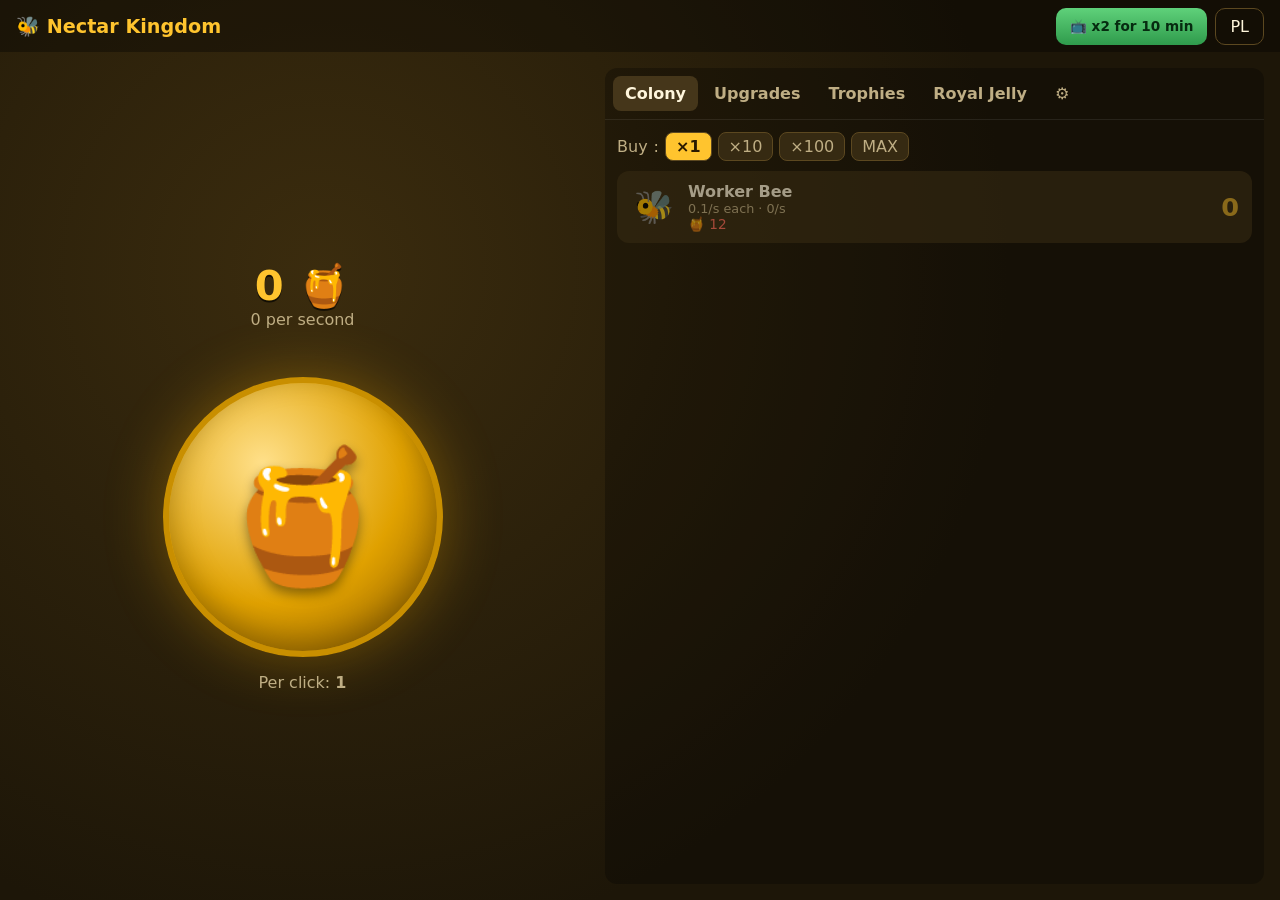
==== index.html @ 081ac436 "Add Nectar Kingdom: idle browser game with prestige, offline progress and rewarded-ad hooks Co-Autho" ====
<!doctype html>
<html lang="en">
<head>
  <meta charset="utf-8">
  <meta name="viewport" content="width=device-width, initial-scale=1, maximum-scale=1">
  <title>Nectar Kingdom — Idle Bee Empire</title>
  <meta name="description" content="Build a buzzing honey empire. Click, hire bees, expand to the stars and earn while you're away.">
  <meta name="theme-color" content="#1d1608">
  <link rel="icon" href="data:image/svg+xml,<svg xmlns='http://www.w3.org/2000/svg' viewBox='0 0 100 100'><text y='.9em' font-size='90'>🐝</text></svg>">
  <link rel="stylesheet" href="css/style.css">
</head>
<body>
  <header class="topbar">
    <div class="logo">🐝 <span data-i18n="title">Nectar Kingdom</span></div>
    <div class="top-actions">
      <button id="boostBtn" class="btn btn-ad" title=""></button>
      <button id="langBtn" class="btn btn-ghost">PL</button>
    </div>
  </header>

  <main class="layout">
    <!-- LEFT: the hive -->
    <section class="hive-panel">
      <div class="bank">
        <div class="honey-amount"><span id="honey">0</span> 🍯</div>
        <div class="hps"><span id="hps">0</span> <span data-i18n="perSec">per second</span></div>
        <div id="buffs" class="buffs"></div>
      </div>
      <button id="hive" class="hive" aria-label="Collect honey">
        <span class="hive-emoji">🍯</span>
      </button>
      <div class="click-info"><span data-i18n="perClick">Per click</span>: <b id="perClick">1</b></div>
      <div id="floaters"></div>
    </section>

    <!-- RIGHT: tabs -->
    <section class="side-panel">
      <nav class="tabs">
        <button class="tab active" data-tab="shop" data-i18n="tabShop">Colony</button>
        <button class="tab" data-tab="upgrades"><span data-i18n="tabUpgrades">Upgrades</span> <span id="upgBadge" class="badge hidden"></span></button>
        <button class="tab" data-tab="ach" data-i18n="tabAch">Trophies</button>
        <button class="tab" data-tab="prestige" data-i18n="tabPrestige">Royal Jelly</button>
        <button class="tab" data-tab="settings" data-i18n="tabSettings">⚙</button>
      </nav>

      <div class="tab-body" id="tab-shop">
        <div class="buy-amount">
          <span data-i18n="buy">Buy</span>:
          <button class="amt active" data-amt="1">×1</button>
          <button class="amt" data-amt="10">×10</button>
          <button class="amt" data-amt="100">×100</button>
          <button class="amt" data-amt="max">MAX</button>
        </div>
        <div id="genList" class="gen-list"></div>
      </div>

      <div class="tab-body hidden" id="tab-upgrades">
        <div id="upgList" class="upg-list"></div>
        <p id="upgEmpty" class="muted" data-i18n="noUpgrades">Keep growing your colony to unlock upgrades.</p>
      </div>

      <div class="tab-body hidden" id="tab-ach">
        <p class="muted"><span data-i18n="achInfo">Each trophy gives +1% production.</span> <b id="achCount"></b></p>
        <div id="achList" class="ach-grid"></div>
      </div>

      <div class="tab-body hidden" id="tab-prestige">
        <div class="prestige-box">
          <h3>👑 <span data-i18n="tabPrestige">Royal Jelly</span>: <span id="jelly">0</span></h3>
          <p class="muted" data-i18n="jellyInfo">Each unspent Royal Jelly gives +3% production forever.</p>
          <p><span data-i18n="jellyGain">Swarm now to gain</span>: <b id="jellyGain">0</b></p>
          <p class="muted"><span data-i18n="jellyNext">Next jelly at lifetime honey</span>: <span id="jellyNext"></span></p>
          <button id="prestigeBtn" class="btn btn-gold" data-i18n="swarm">🐝 Swarm (reset)</button>
        </div>
        <h4 data-i18n="perksTitle">Queen's Perks</h4>
        <div id="perkList" class="upg-list"></div>
      </div>

      <div class="tab-body hidden" id="tab-settings">
        <div class="stats" id="stats"></div>
        <div class="settings-buttons">
          <button id="saveBtn" class="btn" data-i18n="save">Save now</button>
          <button id="exportBtn" class="btn" data-i18n="export">Export save</button>
          <button id="importBtn" class="btn" data-i18n="import">Import save</button>
          <button id="resetBtn" class="btn btn-danger" data-i18n="hardReset">Hard reset</button>
        </div>
        <textarea id="saveText" class="save-text hidden" rows="4"></textarea>
      </div>
    </section>
  </main>

  <div id="goldenLayer"></div>

  <div id="modal" class="modal hidden">
    <div class="modal-card">
      <div id="modalBody"></div>
      <div id="modalButtons" class="modal-buttons"></div>
    </div>
  </div>

  <div id="toasts"></div>

  <script src="js/i18n.js"></script>
  <script src="js/ads.js"></script>
  <script src="js/data.js"></script>
  <script src="js/game.js"></script>
</body>
</html>
---- css/style.css ----
:root {
  --bg: #1d1608;
  --bg2: #2a200c;
  --card: #362a12;
  --card-hi: #45361a;
  --gold: #ffc42e;
  --gold-dk: #c98f00;
  --text: #fff6dc;
  --muted: #bfae84;
  --good: #7ddc6b;
  --bad: #ff6b5b;
  --radius: 12px;
}

* { box-sizing: border-box; }
html, body { margin: 0; height: 100%; }
body {
  background: radial-gradient(circle at 25% 30%, #3b2c0e 0%, var(--bg) 60%);
  color: var(--text);
  font-family: system-ui, -apple-system, "Segoe UI", Roboto, sans-serif;
  overflow: hidden;
  user-select: none;
  -webkit-tap-highlight-color: transparent;
}
button { font: inherit; color: inherit; cursor: pointer; }
.hidden { display: none !important; }
.muted { color: var(--muted); font-size: 0.9rem; }

/* top bar */
.topbar {
  display: flex; align-items: center; justify-content: space-between;
  padding: 8px 16px; background: rgba(0,0,0,.35); height: 52px;
}
.logo { font-weight: 800; font-size: 1.2rem; color: var(--gold); }
.top-actions { display: flex; gap: 8px; }

.btn {
  background: var(--card-hi); border: 1px solid #5c4820; border-radius: 10px;
  padding: 8px 14px; transition: transform .08s, filter .15s;
}
.btn:hover { filter: brightness(1.15); }
.btn:active { transform: scale(.96); }
.btn:disabled { opacity: .45; cursor: not-allowed; filter: none; }
.btn-ghost { background: transparent; }
.btn-gold { background: linear-gradient(var(--gold), var(--gold-dk)); color: #2a1a00; font-weight: 800; border: none; }
.btn-ad { background: linear-gradient(#5fd17a, #2f9b4c); color: #062b10; font-weight: 700; border: none; font-size: .85rem; }
.btn-danger { background: #6b2018; border-color: #93322a; }

/* layout */
.layout {
  display: grid; grid-template-columns: minmax(0, 1fr) minmax(0, 1.15fr); gap: 16px;
  height: calc(100% - 52px); padding: 16px;
}
.hive-panel {
  position: relative; display: flex; flex-direction: column; align-items: center; justify-content: center;
  gap: 16px; min-height: 0;
}
.bank { text-align: center; }
.honey-amount { font-size: 2.6rem; font-weight: 900; color: var(--gold); text-shadow: 0 2px 0 #000a; }
.hps { color: var(--muted); }
.buffs { display: flex; gap: 6px; justify-content: center; flex-wrap: wrap; margin-top: 6px; min-height: 26px; }
.buff { background: var(--card-hi); border-radius: 999px; padding: 3px 10px; font-size: .8rem; font-weight: 700; }
.buff.frenzy { background: #b8860b; color: #1d1608; }
.buff.boost { background: #2f9b4c; color: #062b10; }

.hive {
  width: min(52vw, 280px); aspect-ratio: 1; border-radius: 50%;
  border: 6px solid var(--gold-dk);
  background: radial-gradient(circle at 35% 30%, #ffe08a, #e0a100 55%, #8a5a00);
  box-shadow: 0 0 60px #ffb30055, inset 0 -10px 30px #0004;
  display: grid; place-items: center; transition: transform .06s;
}
.hive:hover { transform: scale(1.03); }
.hive:active { transform: scale(.94); }
.hive-emoji { font-size: min(24vw, 130px); filter: drop-shadow(0 6px 6px #0006); pointer-events: none; }
.click-info { color: var(--muted); }

#floaters { position: absolute; inset: 0; pointer-events: none; overflow: hidden; }
.floater {
  position: absolute; font-weight: 900; color: var(--gold); text-shadow: 0 2px 2px #000;
  animation: floatUp 1s ease-out forwards; pointer-events: none;
}
@keyframes floatUp { to { transform: translateY(-80px); opacity: 0; } }

/* side panel */
.side-panel {
  background: rgba(0,0,0,.28); border-radius: var(--radius); display: flex; flex-direction: column; min-height: 0;
}
.tabs { display: flex; gap: 4px; padding: 8px; border-bottom: 1px solid #ffffff14; overflow-x: auto; }
.tab {
  background: transparent; border: none; padding: 8px 12px; border-radius: 8px; color: var(--muted);
  font-weight: 700; white-space: nowrap;
}
.tab.active { background: var(--card-hi); color: var(--text); }
.badge { background: var(--bad); color: white; border-radius: 999px; padding: 0 6px; font-size: .75rem; }
.tab-body { overflow-y: auto; padding: 12px; flex: 1; min-height: 0; }

.buy-amount { display: flex; gap: 6px; align-items: center; margin-bottom: 10px; color: var(--muted); }
.amt { background: var(--card); border: 1px solid #5c4820; border-radius: 8px; padding: 4px 10px; }
.amt.active { background: var(--gold); color: #2a1a00; font-weight: 800; }

.gen-list, .upg-list { display: flex; flex-direction: column; gap: 8px; }
.gen {
  display: grid; grid-template-columns: 48px 1fr auto; gap: 10px; align-items: center;
  background: var(--card); border-radius: var(--radius); padding: 10px 12px; border: 1px solid transparent;
  text-align: left; width: 100%;
}
.gen.affordable { border-color: var(--gold-dk); }
.gen:not(.affordable) { opacity: .6; }
.gen.locked { filter: brightness(.4); cursor: default; }
.gen-icon { font-size: 2rem; text-align: center; }
.gen-name { font-weight: 800; }
.gen-sub { font-size: .8rem; color: var(--muted); }
.gen-count { font-size: 1.6rem; font-weight: 900; color: var(--gold); opacity: .8; }
.gen-cost { font-size: .85rem; }
.gen-cost.cant { color: var(--bad); }

.upg {
  display: grid; grid-template-columns: 40px 1fr auto; gap: 10px; align-items: center;
  background: var(--card); border-radius: var(--radius); padding: 10px 12px; text-align: left; width: 100%;
  border: 1px solid transparent;
}
.upg.affordable { border-color: var(--gold-dk); }
.upg:not(.affordable) { opacity: .6; }
.upg-icon { font-size: 1.6rem; text-align: center; }
.upg-name { font-weight: 800; }
.upg-desc { font-size: .8rem; color: var(--muted); }
.upg-cost { font-size: .85rem; font-weight: 700; white-space: nowrap; }

.ach-grid { display: grid; grid-template-columns: repeat(auto-fill, minmax(54px, 1fr)); gap: 6px; }
.ach {
  aspect-ratio: 1; background: var(--card); border-radius: 10px; display: grid; place-items: center;
  font-size: 1.5rem; filter: grayscale(1) brightness(.4); position: relative;
}
.ach.got { filter: none; box-shadow: inset 0 0 0 2px var(--gold-dk); }

.prestige-box { background: var(--card); border-radius: var(--radius); padding: 12px 16px; margin-bottom: 12px; }
.prestige-box h3 { margin: 0 0 6px; color: var(--gold); }

.stats { display: grid; grid-template-columns: 1fr auto; gap: 4px 16px; margin-bottom: 16px; font-size: .9rem; }
.stats div:nth-child(even) { text-align: right; font-weight: 700; }
.settings-buttons { display: flex; flex-wrap: wrap; gap: 8px; }
.save-text { width: 100%; margin-top: 10px; background: var(--card); color: var(--text); border-radius: 8px; border: 1px solid #5c4820; padding: 8px; font-family: monospace; user-select: text; }

/* golden bee */
#goldenLayer { position: fixed; inset: 0; pointer-events: none; z-index: 20; }
.golden-bee {
  position: absolute; font-size: 3rem; pointer-events: auto; cursor: pointer;
  filter: drop-shadow(0 0 12px gold) drop-shadow(0 0 4px gold);
  animation: buzz .5s ease-in-out infinite alternate; background: none; border: none; padding: 0;
}
@keyframes buzz { from { transform: translateY(-6px) rotate(-8deg); } to { transform: translateY(6px) rotate(8deg); } }

/* modal */
.modal { position: fixed; inset: 0; background: #000a; display: grid; place-items: center; z-index: 50; padding: 16px; }
.modal-card { background: var(--bg2); border: 2px solid var(--gold-dk); border-radius: 16px; padding: 20px; max-width: 420px; width: 100%; text-align: center; }
.modal-buttons { display: flex; flex-wrap: wrap; gap: 8px; justify-content: center; margin-top: 16px; }
.ad-sim { font-size: 1.1rem; }
.ad-sim .count { font-size: 3rem; font-weight: 900; color: var(--gold); }

/* toasts */
#toasts { position: fixed; bottom: 16px; left: 50%; transform: translateX(-50%); display: flex; flex-direction: column; gap: 6px; z-index: 60; pointer-events: none; width: max-content; max-width: calc(100vw - 32px); }
.toast { background: var(--card-hi); border: 1px solid var(--gold-dk); border-radius: 10px; padding: 8px 14px; animation: toastIn .25s ease-out; box-shadow: 0 4px 12px #0008; }
@keyframes toastIn { from { transform: translateY(20px); opacity: 0; } }

/* mobile */
@media (max-width: 760px) {
  body { overflow-x: hidden; overflow-y: auto; min-height: 100vh; background-attachment: fixed; }
  .layout { grid-template-columns: minmax(0, 1fr); height: auto; padding: 8px 16px 16px; }
  .hive-panel { padding: 8px 0; }
  .honey-amount { font-size: 2rem; }
  .hive { width: 170px; }
  .hive-emoji { font-size: 90px; }
  .side-panel { min-height: 60vh; }
  .logo span { display: none; }
}
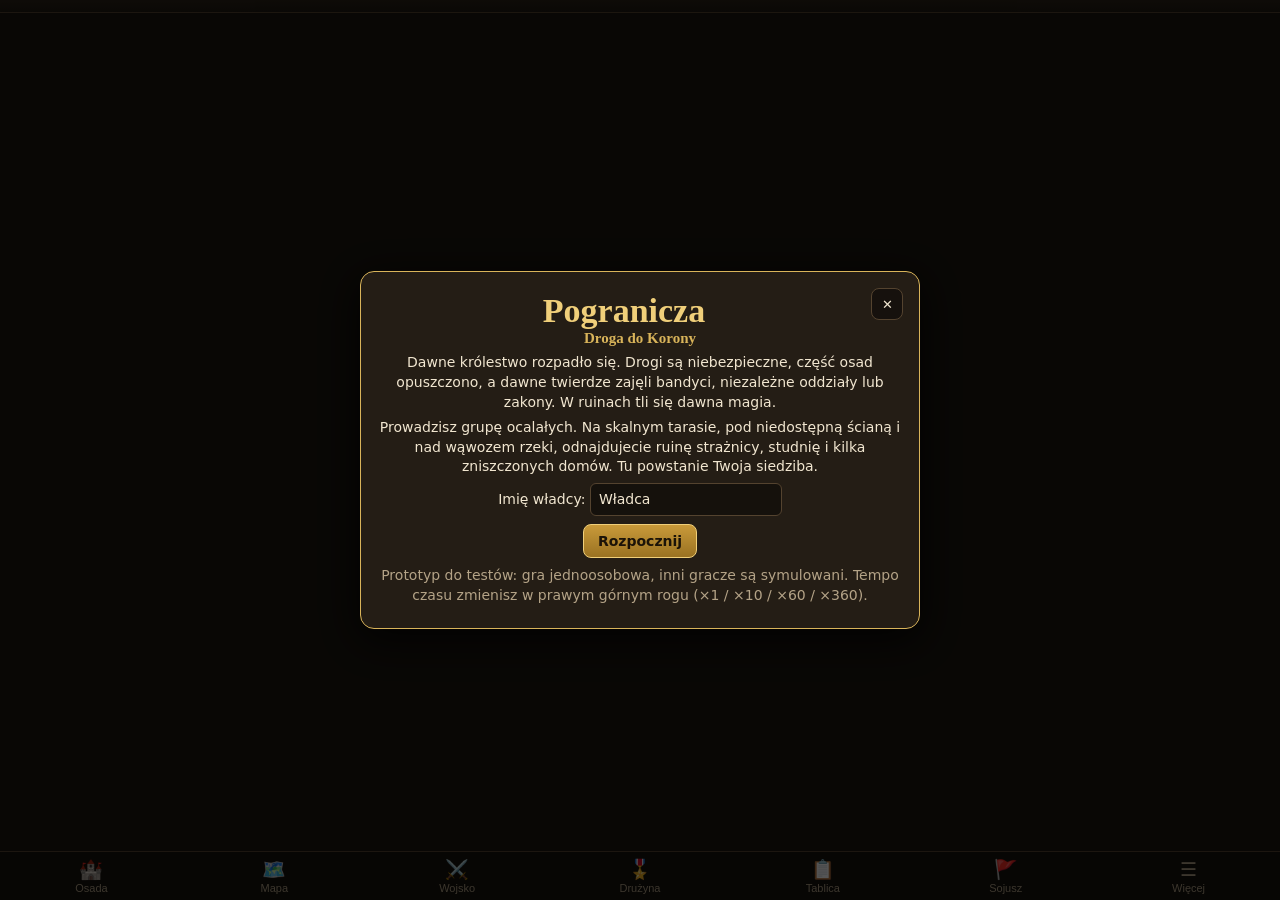
==== commit 635aae44: "Replace Nectar Kingdom with Pogranicza: Droga do Korony prototype Browser prototype of the medieval " ====
--- a/index.html
+++ b/index.html
@@ -1,108 +1,45 @@
 <!doctype html>
-<html lang="en">
+<html lang="pl">
 <head>
   <meta charset="utf-8">
-  <meta name="viewport" content="width=device-width, initial-scale=1, maximum-scale=1">
-  <title>Nectar Kingdom — Idle Bee Empire</title>
-  <meta name="description" content="Build a buzzing honey empire. Click, hire bees, expand to the stars and earn while you're away.">
-  <meta name="theme-color" content="#1d1608">
-  <link rel="icon" href="data:image/svg+xml,<svg xmlns='http://www.w3.org/2000/svg' viewBox='0 0 100 100'><text y='.9em' font-size='90'>🐝</text></svg>">
+  <meta name="viewport" content="width=device-width, initial-scale=1, viewport-fit=cover">
+  <title>Pogranicza: Droga do Korony</title>
+  <meta name="description" content="Średniowieczna gra strategiczna: odbuduj osadę, rozwijaj władcę i towarzyszy, szkol wojsko i walcz o koronę.">
+  <meta name="theme-color" content="#1b1610">
+  <link rel="icon" href="data:image/svg+xml,<svg xmlns='http://www.w3.org/2000/svg' viewBox='0 0 100 100'><text y='.9em' font-size='90'>🏰</text></svg>">
   <link rel="stylesheet" href="css/style.css">
 </head>
 <body>
-  <header class="topbar">
-    <div class="logo">🐝 <span data-i18n="title">Nectar Kingdom</span></div>
-    <div class="top-actions">
-      <button id="boostBtn" class="btn btn-ad" title=""></button>
-      <button id="langBtn" class="btn btn-ghost">PL</button>
-    </div>
-  </header>
-
-  <main class="layout">
-    <!-- LEFT: the hive -->
-    <section class="hive-panel">
-      <div class="bank">
-        <div class="honey-amount"><span id="honey">0</span> 🍯</div>
-        <div class="hps"><span id="hps">0</span> <span data-i18n="perSec">per second</span></div>
-        <div id="buffs" class="buffs"></div>
-      </div>
-      <button id="hive" class="hive" aria-label="Collect honey">
-        <span class="hive-emoji">🍯</span>
-      </button>
-      <div class="click-info"><span data-i18n="perClick">Per click</span>: <b id="perClick">1</b></div>
-      <div id="floaters"></div>
-    </section>
-
-    <!-- RIGHT: tabs -->
-    <section class="side-panel">
-      <nav class="tabs">
-        <button class="tab active" data-tab="shop" data-i18n="tabShop">Colony</button>
-        <button class="tab" data-tab="upgrades"><span data-i18n="tabUpgrades">Upgrades</span> <span id="upgBadge" class="badge hidden"></span></button>
-        <button class="tab" data-tab="ach" data-i18n="tabAch">Trophies</button>
-        <button class="tab" data-tab="prestige" data-i18n="tabPrestige">Royal Jelly</button>
-        <button class="tab" data-tab="settings" data-i18n="tabSettings">⚙</button>
-      </nav>
-
-      <div class="tab-body" id="tab-shop">
-        <div class="buy-amount">
-          <span data-i18n="buy">Buy</span>:
-          <button class="amt active" data-amt="1">×1</button>
-          <button class="amt" data-amt="10">×10</button>
-          <button class="amt" data-amt="100">×100</button>
-          <button class="amt" data-amt="max">MAX</button>
-        </div>
-        <div id="genList" class="gen-list"></div>
-      </div>
-
-      <div class="tab-body hidden" id="tab-upgrades">
-        <div id="upgList" class="upg-list"></div>
-        <p id="upgEmpty" class="muted" data-i18n="noUpgrades">Keep growing your colony to unlock upgrades.</p>
-      </div>
-
-      <div class="tab-body hidden" id="tab-ach">
-        <p class="muted"><span data-i18n="achInfo">Each trophy gives +1% production.</span> <b id="achCount"></b></p>
-        <div id="achList" class="ach-grid"></div>
-      </div>
-
-      <div class="tab-body hidden" id="tab-prestige">
-        <div class="prestige-box">
-          <h3>👑 <span data-i18n="tabPrestige">Royal Jelly</span>: <span id="jelly">0</span></h3>
-          <p class="muted" data-i18n="jellyInfo">Each unspent Royal Jelly gives +3% production forever.</p>
-          <p><span data-i18n="jellyGain">Swarm now to gain</span>: <b id="jellyGain">0</b></p>
-          <p class="muted"><span data-i18n="jellyNext">Next jelly at lifetime honey</span>: <span id="jellyNext"></span></p>
-          <button id="prestigeBtn" class="btn btn-gold" data-i18n="swarm">🐝 Swarm (reset)</button>
-        </div>
-        <h4 data-i18n="perksTitle">Queen's Perks</h4>
-        <div id="perkList" class="upg-list"></div>
-      </div>
-
-      <div class="tab-body hidden" id="tab-settings">
-        <div class="stats" id="stats"></div>
-        <div class="settings-buttons">
-          <button id="saveBtn" class="btn" data-i18n="save">Save now</button>
-          <button id="exportBtn" class="btn" data-i18n="export">Export save</button>
-          <button id="importBtn" class="btn" data-i18n="import">Import save</button>
-          <button id="resetBtn" class="btn btn-danger" data-i18n="hardReset">Hard reset</button>
-        </div>
-        <textarea id="saveText" class="save-text hidden" rows="4"></textarea>
-      </div>
-    </section>
-  </main>
-
-  <div id="goldenLayer"></div>
-
+  <header id="top" class="top"></header>
+  <main id="view" class="view"></main>
+  <nav id="nav" class="nav">
+    <button data-a="go" data-p="city" data-p2="city"><span>🏰</span>Osada</button>
+    <button data-a="go" data-p="map"><span>🗺️</span>Mapa</button>
+    <button data-a="go" data-p="army"><span>⚔️</span>Wojsko<i class="badge hidden"></i></button>
+    <button data-a="go" data-p="heroes"><span>🎖️</span>Drużyna</button>
+    <button data-a="go" data-p="board"><span>📋</span>Tablica<i class="badge hidden"></i></button>
+    <button data-a="go" data-p="alliance"><span>🚩</span>Sojusz</button>
+    <button data-a="go" data-p="more"><span>☰</span>Więcej<i class="badge hidden"></i></button>
+  </nav>
   <div id="modal" class="modal hidden">
-    <div class="modal-card">
+    <div class="backdrop" data-a="close"></div>
+    <div id="modalCard" class="modalCard">
+      <button class="mClose" data-a="close" aria-label="Zamknij">✕</button>
       <div id="modalBody"></div>
-      <div id="modalButtons" class="modal-buttons"></div>
     </div>
   </div>
+  <div id="toasts" class="toasts"></div>
 
-  <div id="toasts"></div>
-
-  <script src="js/i18n.js"></script>
-  <script src="js/ads.js"></script>
-  <script src="js/data.js"></script>
-  <script src="js/game.js"></script>
+  <script src="js/config.js"></script>
+  <script src="js/core.js"></script>
+  <script src="js/combat.js"></script>
+  <script src="js/army.js"></script>
+  <script src="js/world.js"></script>
+  <script src="js/systems.js"></script>
+  <script src="js/city.js"></script>
+  <script src="js/mapview.js"></script>
+  <script src="js/ui.js"></script>
+  <script src="js/pages.js"></script>
+  <script src="js/main.js"></script>
 </body>
 </html>
--- a/css/style.css
+++ b/css/style.css
@@ -1,176 +1,189 @@
 :root {
-  --bg: #1d1608;
-  --bg2: #2a200c;
-  --card: #362a12;
-  --card-hi: #45361a;
-  --gold: #ffc42e;
-  --gold-dk: #c98f00;
-  --text: #fff6dc;
-  --muted: #bfae84;
-  --good: #7ddc6b;
-  --bad: #ff6b5b;
-  --radius: 12px;
+  --bg: #1b1610; --bg2: #241d15; --panel: #2e251b; --panel2: #3a2f22; --line: #54432f;
+  --ink: #f1e6d0; --muted: #b4a387; --gold: #d9b45a; --gold2: #f0cf7a; --blue: #3e64b3;
+  --good: #7fc47a; --bad: #ec7a6a; --warn: #e8b85a; --r: 10px;
 }
+* { box-sizing: border-box; }
+html, body { margin: 0; height: 100%; background: var(--bg); color: var(--ink); font: 14px/1.4 system-ui, -apple-system, "Segoe UI", Roboto, sans-serif; }
+body { display: flex; flex-direction: column; overflow: hidden; }
+h1 { font: 700 22px Georgia, "Times New Roman", serif; color: var(--gold2); margin: 4px 0 10px; }
+h2 { font: 700 19px Georgia, serif; color: var(--gold2); margin: 0 0 8px; }
+h3 { font: 700 15px Georgia, serif; color: var(--gold); margin: 14px 0 6px; }
+h4 { margin: 10px 0 4px; color: var(--gold); }
+p { margin: 6px 0; }
+.muted { color: var(--muted); }
+.good { color: var(--good); } .bad { color: var(--bad); } .warn { color: var(--warn); } .gold { color: var(--gold2); }
+.center { text-align: center; }
+small { font-size: 12px; }
+code { background: #0005; padding: 1px 4px; border-radius: 4px; }
+input, select, textarea { background: #15110c; color: var(--ink); border: 1px solid var(--line); border-radius: 6px; padding: 6px 8px; font: inherit; max-width: 100%; }
+input[type=number] { width: 90px; }
+input[type=range] { flex: 1; min-width: 100px; }
 
-* { box-sizing: border-box; }
-html, body { margin: 0; height: 100%; }
-body {
-  background: radial-gradient(circle at 25% 30%, #3b2c0e 0%, var(--bg) 60%);
-  color: var(--text);
-  font-family: system-ui, -apple-system, "Segoe UI", Roboto, sans-serif;
-  overflow: hidden;
-  user-select: none;
-  -webkit-tap-highlight-color: transparent;
+/* ---------- pasek górny ---------- */
+.top { display: flex; flex-wrap: wrap; gap: 4px 8px; align-items: center; padding: 6px 8px; padding-top: max(6px, env(safe-area-inset-top)); background: linear-gradient(#2b2218, #1f1912); border-bottom: 1px solid var(--line); flex: 0 0 auto; z-index: 5; }
+.res { display: flex; align-items: baseline; gap: 4px; padding: 2px 7px; background: #0003; border-radius: 6px; cursor: default; }
+.res b { font-variant-numeric: tabular-nums; }
+.res small { color: var(--good); font-size: 11px; }
+.res small.bad { color: var(--bad); }
+.res.full b { color: var(--warn); }
+.res.ruby { cursor: pointer; background: #4a1f2a88; }
+.energy { display: flex; align-items: center; gap: 5px; cursor: pointer; padding: 2px 7px; background: #0003; border-radius: 6px; }
+.energy small { color: var(--muted); font-size: 11px; }
+.ebar { width: 70px; height: 8px; background: #000; border-radius: 4px; overflow: hidden; }
+.ebar i { display: block; height: 100%; background: linear-gradient(90deg, #e8b85a, #ffe08a); }
+.clock { margin-left: auto; display: flex; gap: 6px; align-items: center; cursor: pointer; padding: 2px 7px; background: #0003; border-radius: 6px; font-size: 12px; }
+.clock b { background: #3a2f22; padding: 0 6px; border-radius: 4px; }
+.clock b.fast { background: #8a3a2a; color: #fff; }
+
+/* ---------- widok ---------- */
+.view { flex: 1 1 auto; overflow: auto; position: relative; -webkit-overflow-scrolling: touch; }
+.page { max-width: 980px; margin: 0 auto; padding: 12px 16px 90px; }
+.view[data-page=city], .view[data-page=map] { overflow: hidden; }
+
+/* ---------- nawigacja ---------- */
+.nav { flex: 0 0 auto; display: grid; grid-template-columns: repeat(7, 1fr); background: #15110c; border-top: 1px solid var(--line); padding-bottom: env(safe-area-inset-bottom); z-index: 5; }
+.nav button { position: relative; background: none; border: 0; color: var(--muted); padding: 6px 2px; font-size: 11px; display: flex; flex-direction: column; align-items: center; gap: 1px; cursor: pointer; }
+.nav button span { font-size: 19px; }
+.nav button.on { color: var(--gold2); background: #2b2218; }
+.badge { position: absolute; top: 2px; right: 18%; min-width: 16px; height: 16px; border-radius: 8px; background: #b33; color: #fff; font: 700 10px/16px sans-serif; font-style: normal; padding: 0 4px; }
+.badge.hidden, .hidden { display: none !important; }
+
+/* ---------- przyciski ---------- */
+.btn { background: linear-gradient(#5a4428, #45331d); color: var(--ink); border: 1px solid #7a5c34; border-radius: 8px; padding: 8px 14px; font: 600 14px system-ui, sans-serif; cursor: pointer; margin: 2px 0; }
+.btn:hover:not([disabled]) { filter: brightness(1.15); }
+.btn[disabled] { opacity: .45; cursor: not-allowed; }
+.btn.sm { padding: 5px 10px; font-size: 13px; }
+.btn.xs { padding: 3px 7px; font-size: 12px; border-radius: 6px; }
+.btn.gold { background: linear-gradient(#c99a3a, #9a7222); border-color: #f0cf7a; color: #1b1308; }
+.btn.ghost { background: transparent; border-color: var(--line); }
+.btn.on { background: var(--blue); border-color: #6a8ad8; color: #fff; }
+.btn.danger { background: #7a2a22; border-color: #b44; }
+
+/* ---------- bloki ---------- */
+.box { background: var(--panel); border: 1px solid var(--line); border-radius: var(--r); padding: 10px 12px; margin: 8px 0; }
+.box.good { border-color: #4a7a44; } .box.bad { border-color: #8a3a32; } .box.warn { border-color: #8a6a2a; background: #3a2e18; } .box.gold { border-color: #8a6a2a; background: linear-gradient(#3a2e1a, #2e251b); }
+.row { display: flex; align-items: center; gap: 8px; flex-wrap: wrap; justify-content: space-between; margin: 4px 0; }
+.grid2 { display: grid; grid-template-columns: 1fr 1fr; gap: 14px; }
+.tbl { width: 100%; border-collapse: collapse; margin: 6px 0; }
+.tbl td, .tbl th { padding: 5px 6px; border-bottom: 1px solid #ffffff12; text-align: left; vertical-align: middle; }
+.tbl th { color: var(--muted); font-weight: 600; font-size: 12px; }
+.tbl .num { text-align: right; font-variant-numeric: tabular-nums; }
+.tbl tr.me td { background: #3e64b333; }
+.tbl tr.done td { color: var(--good); }
+.pbar { height: 6px; background: #0006; border-radius: 3px; overflow: hidden; margin: 4px 0; min-width: 60px; flex: 1; }
+.pbar i { display: block; height: 100%; background: linear-gradient(90deg, #c99a3a, #f0cf7a); transition: width .25s linear; }
+.tabs { display: flex; gap: 4px; flex-wrap: wrap; margin: 8px 0; }
+.tabb { background: #0003; border: 1px solid var(--line); color: var(--muted); border-radius: 8px; padding: 6px 10px; cursor: pointer; font: 600 13px system-ui; }
+.tabb.on { background: var(--panel2); color: var(--gold2); border-color: var(--gold); }
+.cards { display: grid; grid-template-columns: repeat(auto-fill, minmax(170px, 1fr)); gap: 8px; }
+.card { background: var(--panel); border: 1px solid var(--line); border-radius: var(--r); padding: 10px; display: flex; flex-direction: column; gap: 4px; cursor: pointer; position: relative; }
+.card.locked { opacity: .55; cursor: default; }
+.card .hIcon { font-size: 30px; }
+.card .big { font-size: 18px; font-weight: 700; }
+.tag2 { display: inline-block; background: #3e64b355; border-radius: 6px; padding: 1px 6px; font-size: 11px; }
+.menuGrid { display: grid; grid-template-columns: repeat(auto-fill, minmax(120px, 1fr)); gap: 8px; }
+.mItem { background: var(--panel); border: 1px solid var(--line); color: var(--ink); border-radius: var(--r); padding: 14px 6px; font: 600 13px system-ui; display: flex; flex-direction: column; align-items: center; gap: 4px; cursor: pointer; }
+.mItem span { font-size: 26px; }
+.req { margin: 4px 0; padding-left: 18px; }
+.alert { background: #6a221a; border: 1px solid #b44; border-radius: 8px; padding: 6px 10px; margin: 4px 0; cursor: pointer; }
+.info { background: #22324a; border: 1px solid #3e64b3; border-radius: 8px; padding: 6px 10px; margin: 4px 0; }
+
+/* ---------- osada ---------- */
+.cityBox { position: absolute; inset: 0; overflow-x: auto; overflow-y: hidden; background: #5f6e3a; -webkit-overflow-scrolling: touch; }
+.citySvg { width: 100%; height: 100%; display: block; }
+.citySvg .lbl { font: 600 13px Georgia, serif; fill: rgba(40,28,14,.75); }
+.citySvg .tagTxt { font: 600 10px system-ui, sans-serif; fill: #f1e6d0; }
+.citySvg .warnTxt { fill: #b33; }
+.citySvg .plot { cursor: pointer; }
+.citySvg .plot:hover > *:not(.tag) { filter: brightness(1.12); }
+.citySvg .plot.locked { opacity: .55; }
+.citySvg .flag { animation: wave 2.2s ease-in-out infinite; transform-origin: left center; transform-box: fill-box; }
+.citySvg .fire { animation: flick .6s ease-in-out infinite alternate; }
+.citySvg .smoke { animation: smoke 3s ease-out infinite; }
+.citySvg .flow { animation: flow 3s linear infinite; }
+.citySvg.night .win { fill: #ffd27a; }
+.citySvg .scaffold { animation: bob 2s ease-in-out infinite; }
+@keyframes wave { 50% { transform: scaleX(.75) skewY(4deg); } }
+@keyframes flick { to { opacity: .6; transform: scale(1.1); } }
+@keyframes smoke { 0% { opacity: .7; transform: translateY(0); } 100% { opacity: 0; transform: translateY(-18px) scale(2); } }
+@keyframes flow { to { stroke-dashoffset: -52; } }
+@keyframes bob { 50% { opacity: .75; } }
+#cityHud { position: absolute; inset: 0 0 10px 0; pointer-events: none; padding: 8px; display: flex; flex-direction: column; gap: 6px; align-items: flex-start; }
+#cityHud > * { pointer-events: auto; }
+.quest { background: rgba(27,22,16,.92); border: 1px solid var(--gold); border-radius: 10px; padding: 8px 10px; max-width: 420px; box-shadow: 0 4px 14px #0008; }
+.quest .rw { display: block; font-size: 12px; color: var(--gold2); margin-top: 4px; }
+.qToggle { margin-top: auto; }
+.qToggle2 { position: absolute; right: 4px; top: 4px; }
+.queues { position: relative; background: rgba(27,22,16,.88); border: 1px solid var(--line); border-radius: 10px; padding: 6px 8px; width: min(380px, 100%); margin-top: auto; display: flex; flex-direction: column; gap: 3px; }
+.qi { display: grid; grid-template-columns: 1fr 80px auto auto; gap: 6px; align-items: center; font-size: 12px; }
+.qi.idle { grid-template-columns: 1fr; color: var(--muted); cursor: pointer; }
+.qi.march { grid-template-columns: 1fr auto; }
+.qi .qt { font-variant-numeric: tabular-nums; color: var(--gold2); }
+.cityName { background: rgba(27,22,16,.85); border-radius: 8px; padding: 4px 8px; font-size: 12px; }
+.cityName .btn { margin-left: 6px; }
+
+/* ---------- mapa ---------- */
+.mapWrap { position: absolute; inset: 0; }
+#mapCanvas { display: block; touch-action: none; cursor: grab; }
+.mapCtl { position: absolute; right: 8px; top: 8px; display: flex; flex-direction: column; gap: 6px; }
+.mapCtl button { width: 38px; height: 38px; border-radius: 10px; border: 1px solid var(--line); background: rgba(27,22,16,.9); color: var(--ink); font-size: 18px; cursor: pointer; }
+.mapInfo { position: absolute; left: 8px; right: 56px; bottom: 8px; max-height: 50%; overflow: auto; }
+.mapInfo .hint, .ti { background: rgba(27,22,16,.94); border: 1px solid var(--line); border-radius: 10px; padding: 8px 10px; }
+.tiHead { display: flex; gap: 6px; align-items: center; justify-content: space-between; font-size: 13px; }
+.obj { border-top: 1px solid #ffffff14; margin-top: 6px; padding-top: 6px; }
+
+/* ---------- okno ---------- */
+.modal { position: fixed; inset: 0; z-index: 20; display: flex; align-items: center; justify-content: center; padding: 10px; }
+.backdrop { position: absolute; inset: 0; background: #000a; }
+.modalCard { position: relative; background: var(--bg2); border: 1px solid var(--gold); border-radius: 14px; width: min(560px, 100%); max-height: 92vh; overflow: auto; padding: 16px; box-shadow: 0 10px 40px #000c; }
+.modal.wide .modalCard { width: min(860px, 100%); }
+.mClose { position: sticky; top: 0; float: right; background: #0006; border: 1px solid var(--line); color: var(--ink); border-radius: 8px; width: 32px; height: 32px; cursor: pointer; z-index: 2; }
+.bhead { display: grid; grid-template-columns: 220px 1fr; gap: 12px; align-items: center; }
+.prev { background: radial-gradient(#6f7f4e, #3f4a2a); border-radius: 10px; }
+.prev.small { width: 140px; }
+.prevSvg { width: 100%; display: block; }
+.lvl { font: 600 13px system-ui; color: var(--muted); }
+.newStage { display: flex; gap: 10px; align-items: center; background: #3e64b322; border: 1px solid #3e64b3; border-radius: 8px; padding: 6px; margin: 6px 0; }
+.stageGrid { display: grid; grid-template-columns: repeat(3, 1fr); gap: 8px; }
+.stg { background: #e8dcc6; color: #3a2a1a; border-radius: 10px; padding: 4px; text-align: center; opacity: .7; }
+.stg.have { opacity: 1; outline: 2px solid var(--gold); }
+.stg b { display: block; font: 700 12px Georgia, serif; } .stg small { display: block; font-size: 10px; }
+.intro { text-align: center; }
+.intro h1 { font-size: 34px; margin-bottom: 0; } .intro h3 { margin-top: 0; }
+
+/* ---------- raporty, czat ---------- */
+.rep { display: flex; justify-content: space-between; gap: 8px; padding: 8px 10px; border-bottom: 1px solid #ffffff12; cursor: pointer; }
+.rep.unread { background: #3e64b322; font-weight: 600; }
+.rep small { color: var(--muted); white-space: nowrap; }
+.chatBox { height: 50vh; overflow: auto; background: #0004; border-radius: 10px; padding: 8px; border: 1px solid var(--line); }
+.msg { padding: 4px 6px; margin: 3px 0; border-radius: 6px; background: #ffffff08; }
+.msg b { cursor: pointer; color: var(--gold); }
+.msg.mine { background: #3e64b333; } .msg.sys { color: var(--muted); font-style: italic; }
+#chatIn { flex: 1; }
+.saveTxt { width: 100%; margin-top: 6px; }
+
+/* ---------- władca 3D ---------- */
+.ruler3d { perspective: 700px; height: 320px; display: flex; justify-content: center; cursor: grab; user-select: none; background: radial-gradient(circle at 50% 60%, #4a3a26, #1b1610 70%); border-radius: 12px; }
+.ruler3d .rot { position: relative; width: 200px; height: 300px; transform-style: preserve-3d; transition: transform .05s; }
+.rulerFace { position: absolute; inset: 0; width: 200px; height: 300px; backface-visibility: hidden; }
+.rulerFace.back { transform: rotateY(180deg); }
+
+/* ---------- komunikaty ---------- */
+.toasts { position: fixed; left: 50%; bottom: 76px; flex-direction: column-reverse !important; transform: translateX(-50%); z-index: 30; display: flex; flex-direction: column; gap: 6px; align-items: center; pointer-events: none; width: min(92vw, 460px); }
+.toast { background: rgba(27,22,16,.94); border: 1px solid var(--line); border-radius: 10px; padding: 5px 10px; font-size: 13px; box-shadow: 0 4px 14px #0009; transition: opacity .5s, transform .5s; text-align: center; }
+.toast.good { border-color: var(--good); } .toast.bad { border-color: var(--bad); } .toast.gold { border-color: var(--gold2); color: var(--gold2); }
+.toast.out { opacity: 0; transform: translateY(-8px); }
+
+@media (max-width: 680px) {
+  .grid2, .bhead { grid-template-columns: 1fr; }
+  .bhead .prev { max-width: 260px; margin: 0 auto; }
+  .res small, .energy small { display: none; }
+  .clock span { display: none; }
+  .top { gap: 3px 4px; padding: 4px 6px; font-size: 12px; }
+  .res { padding: 2px 5px; }
+  .ebar { width: 46px; }
+  .stageGrid { grid-template-columns: repeat(2, 1fr); }
+  .quest { max-width: 100%; font-size: 13px; }
+  .page { padding: 10px 16px 90px; }
 }
-button { font: inherit; color: inherit; cursor: pointer; }
-.hidden { display: none !important; }
-.muted { color: var(--muted); font-size: 0.9rem; }
-
-/* top bar */
-.topbar {
-  display: flex; align-items: center; justify-content: space-between;
-  padding: 8px 16px; background: rgba(0,0,0,.35); height: 52px;
-}
-.logo { font-weight: 800; font-size: 1.2rem; color: var(--gold); }
-.top-actions { display: flex; gap: 8px; }
-
-.btn {
-  background: var(--card-hi); border: 1px solid #5c4820; border-radius: 10px;
-  padding: 8px 14px; transition: transform .08s, filter .15s;
-}
-.btn:hover { filter: brightness(1.15); }
-.btn:active { transform: scale(.96); }
-.btn:disabled { opacity: .45; cursor: not-allowed; filter: none; }
-.btn-ghost { background: transparent; }
-.btn-gold { background: linear-gradient(var(--gold), var(--gold-dk)); color: #2a1a00; font-weight: 800; border: none; }
-.btn-ad { background: linear-gradient(#5fd17a, #2f9b4c); color: #062b10; font-weight: 700; border: none; font-size: .85rem; }
-.btn-danger { background: #6b2018; border-color: #93322a; }
-
-/* layout */
-.layout {
-  display: grid; grid-template-columns: minmax(0, 1fr) minmax(0, 1.15fr); gap: 16px;
-  height: calc(100% - 52px); padding: 16px;
-}
-.hive-panel {
-  position: relative; display: flex; flex-direction: column; align-items: center; justify-content: center;
-  gap: 16px; min-height: 0;
-}
-.bank { text-align: center; }
-.honey-amount { font-size: 2.6rem; font-weight: 900; color: var(--gold); text-shadow: 0 2px 0 #000a; }
-.hps { color: var(--muted); }
-.buffs { display: flex; gap: 6px; justify-content: center; flex-wrap: wrap; margin-top: 6px; min-height: 26px; }
-.buff { background: var(--card-hi); border-radius: 999px; padding: 3px 10px; font-size: .8rem; font-weight: 700; }
-.buff.frenzy { background: #b8860b; color: #1d1608; }
-.buff.boost { background: #2f9b4c; color: #062b10; }
-
-.hive {
-  width: min(52vw, 280px); aspect-ratio: 1; border-radius: 50%;
-  border: 6px solid var(--gold-dk);
-  background: radial-gradient(circle at 35% 30%, #ffe08a, #e0a100 55%, #8a5a00);
-  box-shadow: 0 0 60px #ffb30055, inset 0 -10px 30px #0004;
-  display: grid; place-items: center; transition: transform .06s;
-}
-.hive:hover { transform: scale(1.03); }
-.hive:active { transform: scale(.94); }
-.hive-emoji { font-size: min(24vw, 130px); filter: drop-shadow(0 6px 6px #0006); pointer-events: none; }
-.click-info { color: var(--muted); }
-
-#floaters { position: absolute; inset: 0; pointer-events: none; overflow: hidden; }
-.floater {
-  position: absolute; font-weight: 900; color: var(--gold); text-shadow: 0 2px 2px #000;
-  animation: floatUp 1s ease-out forwards; pointer-events: none;
-}
-@keyframes floatUp { to { transform: translateY(-80px); opacity: 0; } }
-
-/* side panel */
-.side-panel {
-  background: rgba(0,0,0,.28); border-radius: var(--radius); display: flex; flex-direction: column; min-height: 0;
-}
-.tabs { display: flex; gap: 4px; padding: 8px; border-bottom: 1px solid #ffffff14; overflow-x: auto; }
-.tab {
-  background: transparent; border: none; padding: 8px 12px; border-radius: 8px; color: var(--muted);
-  font-weight: 700; white-space: nowrap;
-}
-.tab.active { background: var(--card-hi); color: var(--text); }
-.badge { background: var(--bad); color: white; border-radius: 999px; padding: 0 6px; font-size: .75rem; }
-.tab-body { overflow-y: auto; padding: 12px; flex: 1; min-height: 0; }
-
-.buy-amount { display: flex; gap: 6px; align-items: center; margin-bottom: 10px; color: var(--muted); }
-.amt { background: var(--card); border: 1px solid #5c4820; border-radius: 8px; padding: 4px 10px; }
-.amt.active { background: var(--gold); color: #2a1a00; font-weight: 800; }
-
-.gen-list, .upg-list { display: flex; flex-direction: column; gap: 8px; }
-.gen {
-  display: grid; grid-template-columns: 48px 1fr auto; gap: 10px; align-items: center;
-  background: var(--card); border-radius: var(--radius); padding: 10px 12px; border: 1px solid transparent;
-  text-align: left; width: 100%;
-}
-.gen.affordable { border-color: var(--gold-dk); }
-.gen:not(.affordable) { opacity: .6; }
-.gen.locked { filter: brightness(.4); cursor: default; }
-.gen-icon { font-size: 2rem; text-align: center; }
-.gen-name { font-weight: 800; }
-.gen-sub { font-size: .8rem; color: var(--muted); }
-.gen-count { font-size: 1.6rem; font-weight: 900; color: var(--gold); opacity: .8; }
-.gen-cost { font-size: .85rem; }
-.gen-cost.cant { color: var(--bad); }
-
-.upg {
-  display: grid; grid-template-columns: 40px 1fr auto; gap: 10px; align-items: center;
-  background: var(--card); border-radius: var(--radius); padding: 10px 12px; text-align: left; width: 100%;
-  border: 1px solid transparent;
-}
-.upg.affordable { border-color: var(--gold-dk); }
-.upg:not(.affordable) { opacity: .6; }
-.upg-icon { font-size: 1.6rem; text-align: center; }
-.upg-name { font-weight: 800; }
-.upg-desc { font-size: .8rem; color: var(--muted); }
-.upg-cost { font-size: .85rem; font-weight: 700; white-space: nowrap; }
-
-.ach-grid { display: grid; grid-template-columns: repeat(auto-fill, minmax(54px, 1fr)); gap: 6px; }
-.ach {
-  aspect-ratio: 1; background: var(--card); border-radius: 10px; display: grid; place-items: center;
-  font-size: 1.5rem; filter: grayscale(1) brightness(.4); position: relative;
-}
-.ach.got { filter: none; box-shadow: inset 0 0 0 2px var(--gold-dk); }
-
-.prestige-box { background: var(--card); border-radius: var(--radius); padding: 12px 16px; margin-bottom: 12px; }
-.prestige-box h3 { margin: 0 0 6px; color: var(--gold); }
-
-.stats { display: grid; grid-template-columns: 1fr auto; gap: 4px 16px; margin-bottom: 16px; font-size: .9rem; }
-.stats div:nth-child(even) { text-align: right; font-weight: 700; }
-.settings-buttons { display: flex; flex-wrap: wrap; gap: 8px; }
-.save-text { width: 100%; margin-top: 10px; background: var(--card); color: var(--text); border-radius: 8px; border: 1px solid #5c4820; padding: 8px; font-family: monospace; user-select: text; }
-
-/* golden bee */
-#goldenLayer { position: fixed; inset: 0; pointer-events: none; z-index: 20; }
-.golden-bee {
-  position: absolute; font-size: 3rem; pointer-events: auto; cursor: pointer;
-  filter: drop-shadow(0 0 12px gold) drop-shadow(0 0 4px gold);
-  animation: buzz .5s ease-in-out infinite alternate; background: none; border: none; padding: 0;
-}
-@keyframes buzz { from { transform: translateY(-6px) rotate(-8deg); } to { transform: translateY(6px) rotate(8deg); } }
-
-/* modal */
-.modal { position: fixed; inset: 0; background: #000a; display: grid; place-items: center; z-index: 50; padding: 16px; }
-.modal-card { background: var(--bg2); border: 2px solid var(--gold-dk); border-radius: 16px; padding: 20px; max-width: 420px; width: 100%; text-align: center; }
-.modal-buttons { display: flex; flex-wrap: wrap; gap: 8px; justify-content: center; margin-top: 16px; }
-.ad-sim { font-size: 1.1rem; }
-.ad-sim .count { font-size: 3rem; font-weight: 900; color: var(--gold); }
-
-/* toasts */
-#toasts { position: fixed; bottom: 16px; left: 50%; transform: translateX(-50%); display: flex; flex-direction: column; gap: 6px; z-index: 60; pointer-events: none; width: max-content; max-width: calc(100vw - 32px); }
-.toast { background: var(--card-hi); border: 1px solid var(--gold-dk); border-radius: 10px; padding: 8px 14px; animation: toastIn .25s ease-out; box-shadow: 0 4px 12px #0008; }
-@keyframes toastIn { from { transform: translateY(20px); opacity: 0; } }
-
-/* mobile */
-@media (max-width: 760px) {
-  body { overflow-x: hidden; overflow-y: auto; min-height: 100vh; background-attachment: fixed; }
-  .layout { grid-template-columns: minmax(0, 1fr); height: auto; padding: 8px 16px 16px; }
-  .hive-panel { padding: 8px 0; }
-  .honey-amount { font-size: 2rem; }
-  .hive { width: 170px; }
-  .hive-emoji { font-size: 90px; }
-  .side-panel { min-height: 60vh; }
-  .logo span { display: none; }
-}
